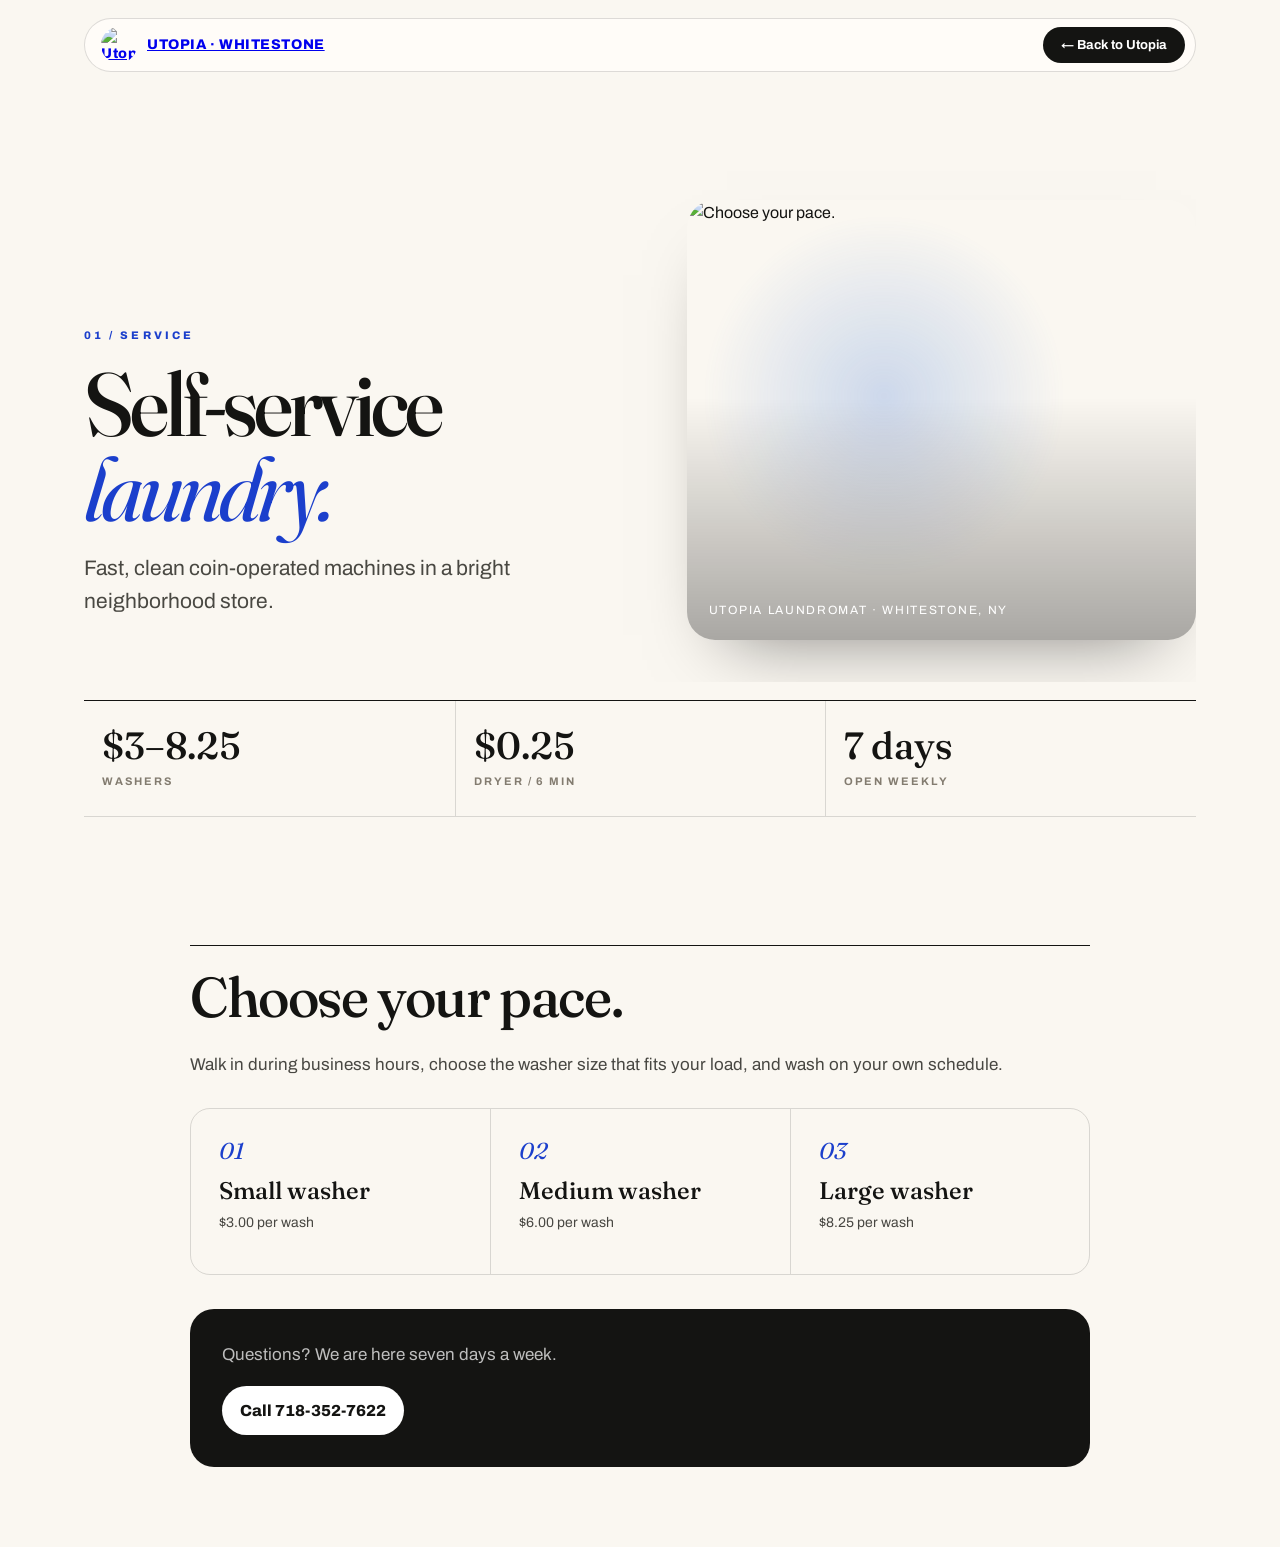
==== detail.html @ 13adb104 "Add files via upload" ====
<!doctype html>
<html lang="en">
<head>
<meta charset="utf-8">
<meta name="viewport" content="width=device-width,initial-scale=1">
<title>Utopia Laundromat</title>
<link rel="icon" href="images/logo.jpg">
<style>
@import url('https://fonts.googleapis.com/css2?family=Archivo:wght@400;600;700;800&family=Fraunces:opsz,wght@9..144,400;9..144,500;9..144,600&display=swap');
:root{--ink:#141412;--paper:#faf7f1;--blue:#1b3fcc;--line:rgba(20,20,18,.14);--muted:#837c70;--serif:Fraunces,'Noto Serif SC',serif;--sans:Archivo,'Microsoft YaHei',sans-serif}*{box-sizing:border-box}html{scroll-behavior:smooth}body{margin:0;background:var(--paper);color:var(--ink);font-family:var(--sans);font-size:16px;line-height:1.6}.page{max-width:1240px;margin:auto;padding:18px clamp(20px,5vw,68px) 80px}.bar{display:flex;align-items:center;justify-content:space-between;gap:16px;border:1px solid var(--line);border-radius:999px;padding:8px 10px 8px 16px;background:rgba(255,253,249,.87);position:sticky;top:14px;z-index:2;backdrop-filter:blur(16px)}.brand{display:flex;gap:10px;align-items:center;font-weight:800;font-size:14px;letter-spacing:.04em}.brand img{width:36px;height:36px;border-radius:50%;object-fit:cover}.back{border:0;background:var(--ink);color:#fff;border-radius:999px;padding:11px 18px;font:700 13px var(--sans);cursor:pointer}.back:hover{background:var(--blue)}.hero{position:relative;display:grid;grid-template-columns:1.05fr .95fr;min-height:500px;align-items:end;padding:clamp(70px,10vw,130px) 0 42px;gap:40px;overflow:hidden}.hero:before{content:'';position:absolute;z-index:-1;width:380px;height:380px;border-radius:50%;right:11%;top:22%;background:radial-gradient(circle,rgba(45,109,216,.22),transparent 67%);filter:blur(3px)}.eyebrow{font-size:11px;font-weight:800;letter-spacing:.28em;text-transform:uppercase;color:var(--blue)}h1{font:500 clamp(52px,7vw,102px)/.95 var(--serif);letter-spacing:-.045em;margin:16px 0 20px}h1 em{font-style:italic;color:var(--blue);font-weight:400}.intro{font-size:clamp(17px,2vw,21px);max-width:560px;color:#494842}.image-wrap{height:440px;overflow:hidden;border-radius:28px;position:relative;box-shadow:0 35px 70px -40px rgba(0,0,0,.5)}.image-wrap img{width:100%;height:100%;object-fit:cover}.image-wrap:after{content:'';position:absolute;inset:0;background:linear-gradient(180deg,transparent 45%,rgba(0,0,0,.32))}.caption{position:absolute;bottom:20px;left:22px;color:#fff;font-size:12px;letter-spacing:.14em;text-transform:uppercase;z-index:1}.info{display:grid;grid-template-columns:repeat(3,1fr);border-top:1px solid var(--ink);border-bottom:1px solid var(--line);margin-top:18px}.info div{padding:24px 18px;border-left:1px solid var(--line)}.info div:first-child{border-left:0}.info b{display:block;font:500 clamp(24px,3vw,38px)/1.1 var(--serif)}.info span{font-size:11px;color:var(--muted);font-weight:700;letter-spacing:.18em;text-transform:uppercase}.detail{max-width:900px;margin:clamp(70px,10vw,130px) auto 0;border-top:1px solid var(--ink);padding-top:22px}.detail h2{font:500 clamp(32px,5vw,56px)/1.05 var(--serif);letter-spacing:-.025em;margin:0 0 24px}.detail p{font-size:17px;color:#484742}.grid{display:grid;grid-template-columns:repeat(3,1fr);border:1px solid var(--line);border-radius:20px;overflow:hidden;margin-top:30px}.card{padding:28px;border-left:1px solid var(--line);min-height:165px}.card:first-child{border-left:0}.card .num{font:400 23px var(--serif);font-style:italic;color:var(--blue)}.card h3{font:500 24px/1.15 var(--serif);margin:12px 0 7px}.card p{font-size:14px;margin:0}.numbers{display:grid;grid-template-columns:repeat(4,1fr);gap:10px;margin-top:28px}.numbers b{display:grid;place-items:center;border-radius:16px;background:var(--ink);color:#fff;min-height:74px;font:500 clamp(24px,4vw,40px) var(--serif)}.rules{margin:30px 0;padding:0;list-style:none}.rules li{border-top:1px solid var(--line);padding:16px 0;font-size:16px}.rules li:before{content:'◆';color:var(--blue);font-size:11px;margin-right:12px}.callout{background:var(--ink);color:#fff;border-radius:24px;padding:32px;margin-top:34px}.callout p{color:rgba(255,255,255,.72);margin:0 0 17px}.callout a{display:inline-block;background:#fff;color:var(--ink);border-radius:999px;padding:12px 18px;font-weight:800;text-decoration:none}.fade{animation:fade .75s cubic-bezier(.2,.7,.2,1) both}@keyframes fade{from{opacity:0;transform:translateY(18px)}to{opacity:1;transform:none}}@media(max-width:720px){.hero{grid-template-columns:1fr;padding-top:72px;gap:26px}.image-wrap{height:280px;order:-1}.info{grid-template-columns:1fr}.info div{border-left:0;border-top:1px solid var(--line)}.info div:first-child{border-top:0}.grid{grid-template-columns:1fr}.card{border-left:0;border-top:1px solid var(--line)}.card:first-child{border-top:0}.numbers{grid-template-columns:1fr 1fr}.brand span{display:none}}
</style>
</head>
<body>
<main class="page fade">
  <header class="bar"><a class="brand" href="home.html"><img src="images/logo.jpg" alt="Utopia Laundromat"><span>UTOPIA · WHITESTONE</span></a><button class="back" onclick="goBack()">← Back to Utopia</button></header>
  <section class="hero"><div><div class="eyebrow" id="eyebrow"></div><h1 id="title"></h1><p class="intro" id="intro"></p></div><div class="image-wrap"><img id="photo" alt=""><span class="caption">Utopia Laundromat · Whitestone, NY</span></div></section>
  <section class="info" id="facts"></section>
  <article class="detail"><h2 id="heading"></h2><p id="copy"></p><div id="content"></div><div class="callout"><p>Questions? We are here seven days a week.</p><a href="tel:7183527622">Call 718-352-7622</a></div></article>
</main>
<script>
const topics={
 'self-service':{eyebrow:'01 / SERVICE',title:'Self-service<br><em>laundry.</em>',intro:'Fast, clean coin-operated machines in a bright neighborhood store.',image:'3.jpg',facts:[['$3–8.25','Washers'],['$0.25','Dryer / 6 min'],['7 days','Open weekly']],heading:'Choose your pace.',copy:'Walk in during business hours, choose the washer size that fits your load, and wash on your own schedule.',cards:[['Small washer','$3.00 per wash'],['Medium washer','$6.00 per wash'],['Large washer','$8.25 per wash']]},
 dropoff:{eyebrow:'02 / SERVICE',title:'Wash, dry<br><em>& fold.</em>',intro:'Leave the laundry with us and pick it up fresh, folded, and ready.',image:'4.jpg',facts:[['$1.10','Per pound'],['10 lbs','Minimum'],['Same day','Available']],heading:'Four simple steps.',copy:'Bring it in, receive your price, and let our team sort, wash, dry and fold everything. Shirts are returned on hangers.',cards:[['01 / Bring it in','We weigh your order and quote it right away.'],['02 / We handle it','Sorted, washed, dried and neatly folded.'],['03 / Pick it up','Same-day pickup is available for qualifying orders.']]},
 'dry-cleaning':{eyebrow:'03 / SERVICE',title:'Care for<br><em>the delicate.</em>',intro:'Professional dry cleaning for the pieces that need extra care.',image:'5.jpg',facts:[['From $4.50','Per item'],['Suits','Coats · dresses'],['Ask us','About special items']],heading:'Detail matters.',copy:'Bring in suits, coats, dresses and delicate garments. We will help you choose the right care for each piece.',cards:[['Suits','Professional finishing for your everyday formalwear.'],['Outerwear','Care for coats and seasonal layers.'],['Delicates','Thoughtful treatment for special fabrics.']]},
 lucky:{eyebrow:'STORE EVENT',title:'Lucky receipt<br><em>draw.</em>',intro:'Every drop-off order may bring a small surprise. Keep your receipt.',image:'8.jpg',facts:[['8','Current numbers'],['More orders','More chances'],['Mystery gift','For selected winners']],heading:'Check your receipt.',copy:'If your drop-off receipt shows one of the current lucky numbers, you may be selected for a mystery gift. We notify winners by phone message.',numbers:['1888','2888','3888','4888','5888','6888','7888','8888'],rules:['Keep your receipt after every drop-off order.','When a complete group of numbers has appeared, a new group begins.','Please leave a current phone number with your drop-off order.','More drop-off orders mean more chances to win.']},
 gift:{eyebrow:'STORE UPDATE',title:'Give the gift<br><em>of time.</em>',intro:'Prepaid cards and gift certificates are available in store.',image:'7.jpg',facts:[['In store','Available now'],['Prepaid','Easy to reload'],['Gift cards','For any occasion']],heading:'A useful gift, ready when they are.',copy:'Ask our team about prepaid cards and gift certificates during your next visit. They are a simple way to make laundry easier for someone you care about.',cards:[['Prepaid cards','Convenient for your regular laundry routine.'],['Gift certificates','A practical gift for family, friends, or neighbors.'],['Ask in store','Our team can share the current options.']]},
 careers:{eyebrow:'JOIN OUR TEAM',title:'Work with<br><em>the community.</em>',intro:'We are looking for reliable people who care about service and a tidy store.',image:'10.jpg',facts:[['2','Current roles'],['English + Chinese','For laundry staff'],['Apply','By email or phone']],heading:'Current openings.',copy:'Interested in joining Utopia Laundromat? Call or email us to ask about current availability and application details.',cards:[['Laundry staff','1–2 years of laundry-industry experience. Fluent English and Chinese.'],['Flyer delivery staff','Comfortable with local directions and extended walking.']]}
};
const topic=topics[new URLSearchParams(location.search).get('topic')]||topics['self-service'];
document.title='Utopia Laundromat — '+topic.title.replace(/<[^>]+>/g,'');
eyebrow.textContent=topic.eyebrow;title.innerHTML=topic.title;intro.textContent=topic.intro;photo.src='images/'+topic.image;photo.alt=topic.heading;heading.textContent=topic.heading;copy.textContent=topic.copy;
facts.innerHTML=topic.facts.map(x=>`<div><b>${x[0]}</b><span>${x[1]}</span></div>`).join('');
if(topic.numbers){content.innerHTML=`<div class="numbers">${topic.numbers.map(n=>`<b>${n}</b>`).join('')}</div><ul class="rules">${topic.rules.map(r=>`<li>${r}</li>`).join('')}</ul>`}else{content.innerHTML=`<div class="grid">${topic.cards.map((c,i)=>`<div class="card"><div class="num">0${i+1}</div><h3>${c[0]}</h3><p>${c[1]}</p></div>`).join('')}</div>`}
function goBack(){if(history.length>1)history.back();else location.href='home.html'}
</script>
</body>
</html>
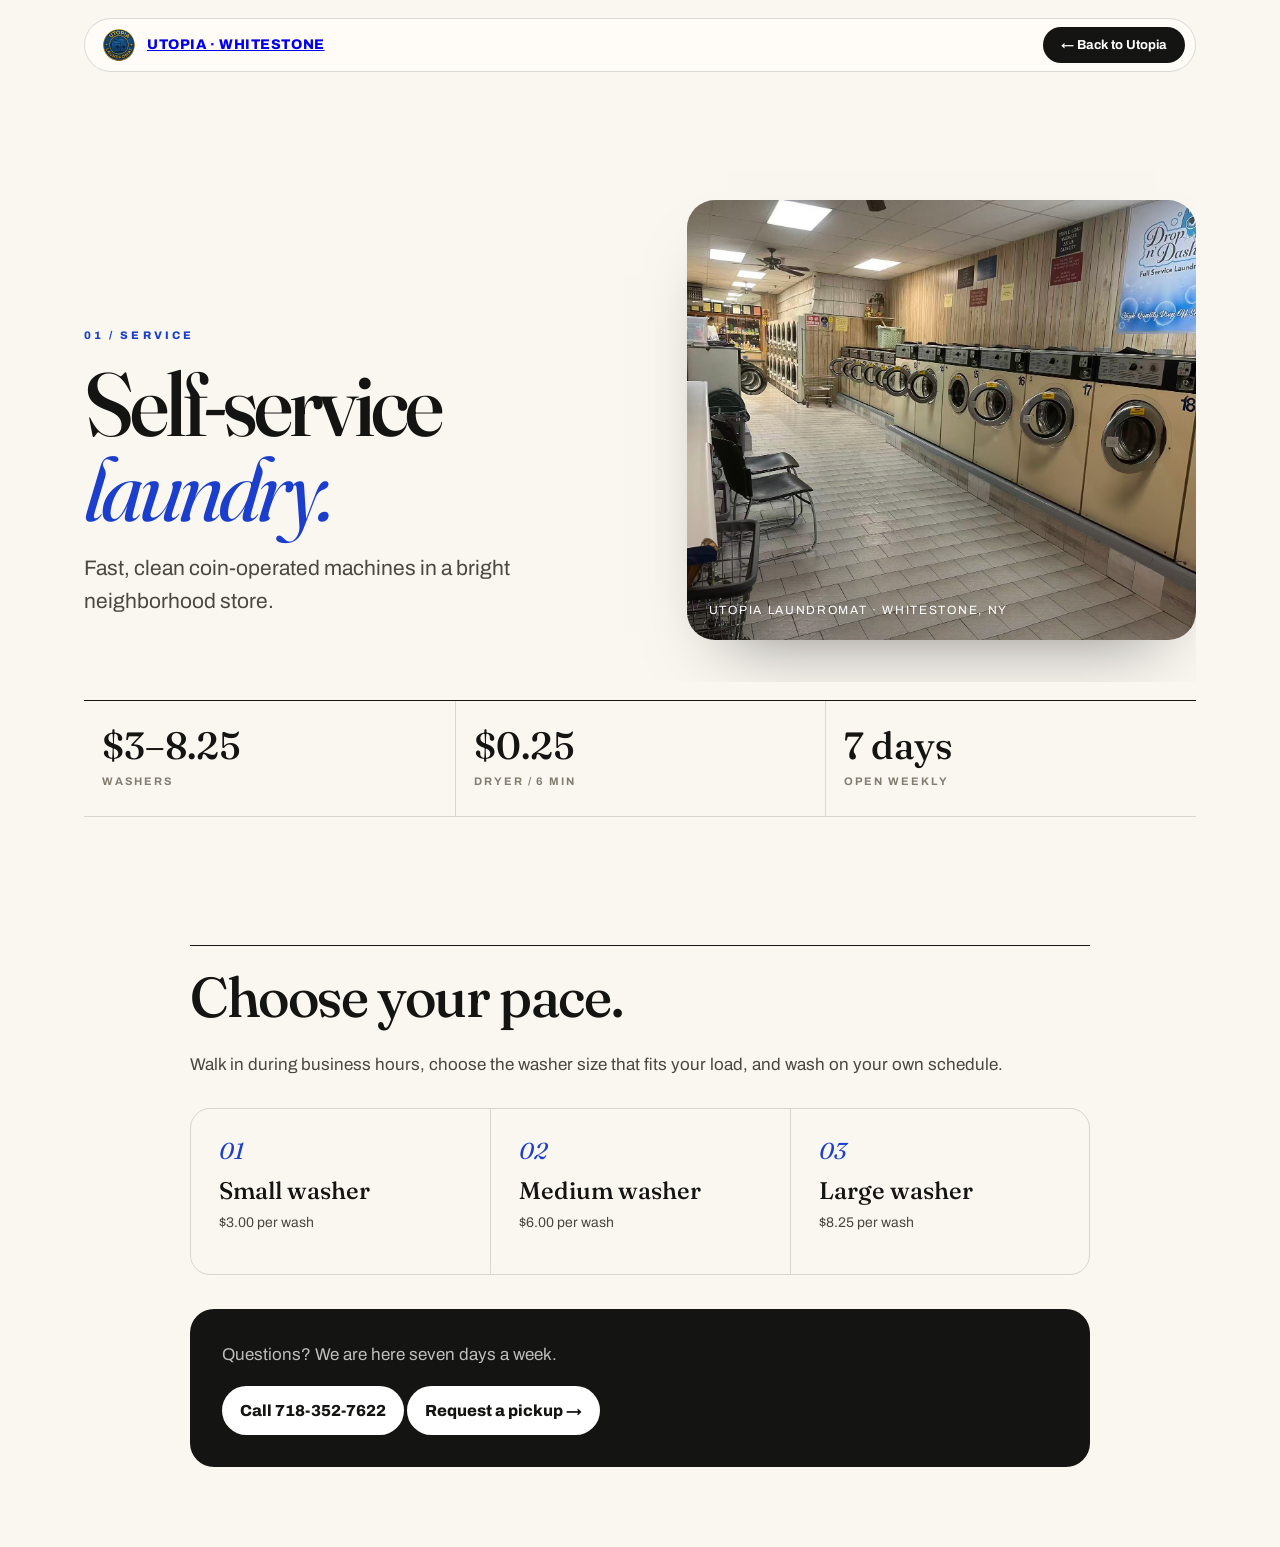
==== commit bbb301d5: "Add files via upload" ====
--- a/detail.html
+++ b/detail.html
@@ -15,22 +15,77 @@
   <header class="bar"><a class="brand" href="home.html"><img src="images/logo.jpg" alt="Utopia Laundromat"><span>UTOPIA · WHITESTONE</span></a><button class="back" onclick="goBack()">← Back to Utopia</button></header>
   <section class="hero"><div><div class="eyebrow" id="eyebrow"></div><h1 id="title"></h1><p class="intro" id="intro"></p></div><div class="image-wrap"><img id="photo" alt=""><span class="caption">Utopia Laundromat · Whitestone, NY</span></div></section>
   <section class="info" id="facts"></section>
-  <article class="detail"><h2 id="heading"></h2><p id="copy"></p><div id="content"></div><div class="callout"><p>Questions? We are here seven days a week.</p><a href="tel:7183527622">Call 718-352-7622</a></div></article>
+  <article class="detail"><h2 id="heading"></h2><p id="copy"></p><div id="content"></div><div class="callout"><p>Questions? We are here seven days a week.</p><a href="tel:7183527622">Call 718-352-7622</a> <a href="home.html#quote">Request a pickup →</a></div></article>
 </main>
+<script src="config.js"></script>
 <script>
 const topics={
  'self-service':{eyebrow:'01 / SERVICE',title:'Self-service<br><em>laundry.</em>',intro:'Fast, clean coin-operated machines in a bright neighborhood store.',image:'3.jpg',facts:[['$3–8.25','Washers'],['$0.25','Dryer / 6 min'],['7 days','Open weekly']],heading:'Choose your pace.',copy:'Walk in during business hours, choose the washer size that fits your load, and wash on your own schedule.',cards:[['Small washer','$3.00 per wash'],['Medium washer','$6.00 per wash'],['Large washer','$8.25 per wash']]},
  dropoff:{eyebrow:'02 / SERVICE',title:'Wash, dry<br><em>& fold.</em>',intro:'Leave the laundry with us and pick it up fresh, folded, and ready.',image:'4.jpg',facts:[['$1.10','Per pound'],['10 lbs','Minimum'],['Same day','Available']],heading:'Four simple steps.',copy:'Bring it in, receive your price, and let our team sort, wash, dry and fold everything. Shirts are returned on hangers.',cards:[['01 / Bring it in','We weigh your order and quote it right away.'],['02 / We handle it','Sorted, washed, dried and neatly folded.'],['03 / Pick it up','Same-day pickup is available for qualifying orders.']]},
  'dry-cleaning':{eyebrow:'03 / SERVICE',title:'Care for<br><em>the delicate.</em>',intro:'Professional dry cleaning for the pieces that need extra care.',image:'5.jpg',facts:[['From $4.50','Per item'],['Suits','Coats · dresses'],['Ask us','About special items']],heading:'Detail matters.',copy:'Bring in suits, coats, dresses and delicate garments. We will help you choose the right care for each piece.',cards:[['Suits','Professional finishing for your everyday formalwear.'],['Outerwear','Care for coats and seasonal layers.'],['Delicates','Thoughtful treatment for special fabrics.']]},
- lucky:{eyebrow:'STORE EVENT',title:'Lucky receipt<br><em>draw.</em>',intro:'Every drop-off order may bring a small surprise. Keep your receipt.',image:'8.jpg',facts:[['8','Current numbers'],['More orders','More chances'],['Mystery gift','For selected winners']],heading:'Check your receipt.',copy:'If your drop-off receipt shows one of the current lucky numbers, you may be selected for a mystery gift. We notify winners by phone message.',numbers:['1888','2888','3888','4888','5888','6888','7888','8888'],rules:['Keep your receipt after every drop-off order.','When a complete group of numbers has appeared, a new group begins.','Please leave a current phone number with your drop-off order.','More drop-off orders mean more chances to win.']},
+ lucky:{eyebrow:'STORE EVENT',title:'Lucky receipt<br><em>draw.</em>',intro:'Every drop-off order may bring a small surprise. Keep your receipt.',image:'8.jpg',facts:[['8','Current numbers'],['More orders','More chances'],['Mystery gift','For selected winners']],heading:'Check your receipt.',copy:'If your drop-off receipt shows one of the current lucky numbers, you may be selected for a mystery gift. We notify winners by phone message.',numbers:['1888','2888','3888','4888','5888','6888','7888','8888','9888'],rules:['Keep your receipt after every drop-off order.','When a complete group of numbers has appeared, a new group begins.','Please leave a current phone number with your drop-off order.','More drop-off orders mean more chances to win.']},
  gift:{eyebrow:'STORE UPDATE',title:'Give the gift<br><em>of time.</em>',intro:'Prepaid cards and gift certificates are available in store.',image:'7.jpg',facts:[['In store','Available now'],['Prepaid','Easy to reload'],['Gift cards','For any occasion']],heading:'A useful gift, ready when they are.',copy:'Ask our team about prepaid cards and gift certificates during your next visit. They are a simple way to make laundry easier for someone you care about.',cards:[['Prepaid cards','Convenient for your regular laundry routine.'],['Gift certificates','A practical gift for family, friends, or neighbors.'],['Ask in store','Our team can share the current options.']]},
- careers:{eyebrow:'JOIN OUR TEAM',title:'Work with<br><em>the community.</em>',intro:'We are looking for reliable people who care about service and a tidy store.',image:'10.jpg',facts:[['2','Current roles'],['English + Chinese','For laundry staff'],['Apply','By email or phone']],heading:'Current openings.',copy:'Interested in joining Utopia Laundromat? Call or email us to ask about current availability and application details.',cards:[['Laundry staff','1–2 years of laundry-industry experience. Fluent English and Chinese.'],['Flyer delivery staff','Comfortable with local directions and extended walking.']]}
+ careers:{eyebrow:'JOIN OUR TEAM',title:'Work with<br><em>the community.</em>',intro:'We are looking for reliable people who care about service and a tidy store.',image:'10.jpg',facts:[['2','Current roles'],['English + Chinese','For laundry staff'],['Apply','By email or phone']],heading:'Current openings.',copy:'Interested in joining Utopia Laundromat? Call or email us to ask about current availability and application details.',cards:[['Laundry staff','1–2 years of laundry-industry experience. Fluent English and Chinese.'],['Flyer delivery staff','Comfortable with local directions and extended walking.']]},
+ p01:{eyebrow:'SHOP / STAIN REMOVER',title:'Clorox 2<br><em>for Colors.</em>',intro:'A single-use stain remover made for colored laundry.',image:'shop/p01.jpg',facts:[['$1.00','Single box'],['1 load','2 oz packet'],['In store','While supplies last']],heading:'One box, one wash.',copy:'Tough on grass, coffee and dirt, gentle on colors. Pick up a single-use box in store.',cards:[['Single use','One 2 oz packet covers one full load.'],['For colors','Helps remove stains while keeping colors bright.'],['In store','Available during business hours.']]},
+ p02:{eyebrow:'SHOP / DETERGENT',title:'Xtra<br><em>Calypso Fresh.</em>',intro:'A value-size detergent with a fresh tropical scent.',image:'shop/p02.jpg',facts:[['$5.00','This bottle'],['48 loads','57.6 fl oz'],['In store','While supplies last']],heading:'Big bottle, small price.',copy:'Calypso Fresh scent in a 48-load bottle. A solid everyday choice for family laundry.',cards:[['48 loads','One bottle covers dozens of washes.'],['Fresh scent','Calypso Fresh leaves clothes smelling clean.'],['In store','Available during business hours.']]},
+ p03:{eyebrow:'SHOP / DETERGENT',title:'Gain<br><em>Original.</em>',intro:'The classic Gain scent customers ask for by name.',image:'shop/p03.jpg',facts:[['$6.00','This bottle'],['25 fl oz','Original scent'],['In store','While supplies last']],heading:'The smell of clean.',copy:'Gain Original in a 25 fl oz bottle. Add it to any wash for that long-lasting freshness.',cards:[['Original scent','The classic fragrance people recognize.'],['25 fl oz','A handy mid-size bottle.'],['In store','Available during business hours.']]},
+ p04:{eyebrow:'SHOP / DETERGENT',title:'Tide<br><em>Original.</em>',intro:'America\u2019s best-known detergent, ready when you are.',image:'shop/p04.jpg',facts:[['$7.50','This bottle'],['25 fl oz','Original scent'],['In store','While supplies last']],heading:'The trusted orange bottle.',copy:'Tide Original in a 25 fl oz bottle. Strong cleaning power for everyday loads.',cards:[['Trusted brand','A long-time favorite for tough stains.'],['25 fl oz','Good for many washes.'],['In store','Available during business hours.']]},
+ p05:{eyebrow:'SHOP / SOFTENER',title:'Suavitel<br><em>Morning Sun.</em>',intro:'Fabric softener with 45 days of freshness.',image:'shop/p05.jpg',facts:[['$6.00','This bottle'],['46 loads','46 fl oz'],['In store','While supplies last']],heading:'Softness that lasts.',copy:'Suavitel Morning Sun softens fabrics and keeps them fresh for weeks. A favorite with our Spanish-speaking customers.',cards:[['46 loads','A large bottle for regular use.'],['Morning Sun','A bright, sunny fragrance.'],['In store','Available during business hours.']]},
+ p06:{eyebrow:'SHOP / SOFTENER',title:'Suavitel<br><em>Cuidado Superior.</em>',intro:'Extra-care softener with 100% more fragrance.',image:'shop/p06.jpg',facts:[['$4.00','This bottle'],['850 ml','Superior care'],['In store','While supplies last']],heading:'Superior care, superior scent.',copy:'Suavitel Cuidado Superior with longer-lasting fragrance and duration. Gentle on fabrics, strong on freshness.',cards:[['850 ml','A generous bottle for the price.'],['Longer fragrance','100% more fragrance and duration.'],['In store','Available during business hours.']]},
+ p07:{eyebrow:'SHOP / SOFTENER',title:'Downy Ultra<br><em>April Fresh.</em>',intro:'3X freshness in the classic April Fresh scent.',image:'shop/p07.jpg',facts:[['$4.50','This bottle'],['19 fl oz','23 loads'],['In store','While supplies last']],heading:'Triple the freshness.',copy:'Downy Ultra April Fresh gives fabrics 3X longer-lasting scent versus the original. Soft, fresh, ready to wear.',cards:[['3X freshness','Longer-lasting scent in every wash.'],['April Fresh','The classic clean-outdoors fragrance.'],['In store','Available during business hours.']]},
+ p08:{eyebrow:'SHOP / SOFTENER',title:'Downy Soft<br><em>April Fresh.</em>',intro:'A compact 2-in-1 softener for smaller loads.',image:'shop/p08.jpg',facts:[['$2.25','This bottle'],['12 loads','10 fl oz'],['In store','While supplies last']],heading:'Small bottle, same softness.',copy:'Downy Soft April Fresh 2-in-1 in a compact 10 fl oz bottle. Perfect for a quick self-service visit.',cards:[['12 loads','Just right for a few visits.'],['2-in-1','Softness plus freshness together.'],['In store','Available during business hours.']]},
+ p09:{eyebrow:'SHOP / DETERGENT',title:'Ariel<br><em>2X Power.</em>',intro:'Powder detergent for whites and colors, original scent.',image:'shop/p09.jpg',facts:[['$2.00','This bag'],['8 oz','Powder'],['In store','While supplies last']],heading:'Double power powder.',copy:'Ariel Doble Poder powder helps remove stains in one wash and dissolves fast. Works on whites and colors.',cards:[['2X power','Extra stain-fighting strength.'],['Fast dissolving','Dissolves quickly in the wash.'],['In store','Available during business hours.']]},
+ p10:{eyebrow:'SHOP / LAUNDRY PODS',title:'Tide Pod<br><em>Ultra OXI.</em>',intro:'Single pods with OXI stain and odor eliminators. One dollar each.',image:'shop/p10.jpg',facts:[['$1.00','Per pod'],['Single pods','Sold individually'],['In store','While supplies last']],heading:'One pod, one dollar.',copy:'Single Tide Power Pods Ultra OXI with detergent, stain removers and odor eliminators. Grab one with your wash. No measuring, no mess.',cards:[['Single pod','$1 each. One pod covers one load.'],['OXI boost','Extra stain and odor fighting power.'],['In store','Available during business hours.']]},
+ p11:{eyebrow:'SHOP / DRYER SHEETS',title:'Bounce<br><em>Outdoor Fresh.</em>',intro:'5-in-1 dryer sheets for soft, static-free laundry.',image:'shop/p11.jpg',facts:[['$2.00','This box'],['15 sheets','Outdoor Fresh'],['In store','While supplies last']],heading:'Five benefits, one sheet.',copy:'Bounce 5-in-1 sheets fight wrinkles, reduce static, soften clothes, add long-lasting scent and repel lint.',cards:[['5-in-1','Wrinkles, static, softness, scent, lint.'],['Outdoor Fresh','Smells like line-dried laundry.'],['In store','Available during business hours.']]},
+ p12:{eyebrow:'SHOP / DRYER SHEETS',title:'Suavitel<br><em>Field Flowers.</em>',intro:'Dryer sheets with 2X longer-lasting fragrance.',image:'shop/p12.jpg',facts:[['$2.00','This box'],['20 sheets','Field Flowers'],['In store','While supplies last']],heading:'Flowers that linger.',copy:'Suavitel Field Flowers sheets reduce static and leave a 2X longer-lasting floral fragrance on your clothes.',cards:[['20 sheets','Plenty for many dryer cycles.'],['Reduces static','Softer, cling-free clothes.'],['In store','Available during business hours.']]},
+ p13:{eyebrow:'SHOP / DETERGENT',title:'Tide Simply<br><em>Daybreak Fresh.</em>',intro:'All-in-one detergent that tackles 99% of stains and odors.',image:'shop/p13.jpg',facts:[['$6.00','This bottle'],['24 loads','32 fl oz'],['In store','While supplies last']],heading:'Simply does it all.',copy:'Tide Simply All in One in Daybreak Fresh. Detergent, stain removal and fresh scent in one bottle.',cards:[['All in one','Cleans, fights stains and freshens.'],['24 loads','A full-size bottle for the family.'],['In store','Available during business hours.']]},
+ p14:{eyebrow:'SHOP / BLEACH',title:'Clorox<br><em>Disinfecting Bleach.</em>',intro:'6-in-1 cleaning that kills 99.9% of germs.',image:'shop/p14.jpg',facts:[['$4.50','This bottle'],['6-in-1','Disinfects'],['In store','While supplies last']],heading:'Clean you can trust.',copy:'Clorox Disinfecting Bleach cleans, disinfects, whitens, brightens and removes odors. A laundry-room essential.',cards:[['Kills 99.9%','Of common household germs.'],['Whitens','Keeps whites bright.'],['In store','Available during business hours.']]},
+ p15:{eyebrow:'SHOP / BLEACH',title:'Clorox<br><em>Disinfecting Bleach.</em>',intro:'A compact bottle of 6-in-1 disinfecting power.',image:'shop/p15.jpg',facts:[['$2.25','This bottle'],['11 fl oz','Compact size'],['In store','While supplies last']],heading:'Small bottle, full strength.',copy:'Clorox Disinfecting Bleach in an 11 fl oz bottle. Same 6-in-1 cleaning, disinfecting and whitening.',cards:[['11 fl oz','Easy to carry home.'],['6-in-1','Cleans, disinfects and deodorizes.'],['In store','Available during business hours.']]},
+ p16:{eyebrow:'SHOP / DETERGENT',title:'Gain<br><em>Original.</em>',intro:'A compact bottle of the classic Gain scent.',image:'shop/p16.jpg',facts:[['$2.00','This bottle'],['6 loads','10 fl oz'],['In store','While supplies last']],heading:'Grab-and-go Gain.',copy:'Gain Original in a compact 10 fl oz bottle. Perfect when you need detergent for a few loads.',cards:[['6 loads','Just right for a quick visit.'],['Original scent','The fragrance everyone knows.'],['In store','Available during business hours.']]},
+ p17:{eyebrow:'SHOP / LAUNDRY BAG',title:'Laundry Bag<br><em>Green.</em>',intro:'A sturdy reusable bag for hauling laundry day after day.',image:'shop/p17.jpg',facts:[['$6.00','This bag'],['Reusable','Heavy duty'],['In store','While supplies last']],heading:'Carry it all.',copy:'A durable green laundry bag built for weekly trips. Folds flat, holds a full load, and lasts.',cards:[['Reusable','Use it trip after trip.'],['Heavy duty','Sturdy fabric that holds its shape.'],['In store','Available during business hours.']]},
+ business:{eyebrow:'FOR BUSINESS',title:'Laundry for<br><em>business.</em>',intro:'Pickup, washing to your specs, and delivery — on your schedule.',image:'6.jpg',facts:[['Free','Pickup & delivery'],['Daily / weekly','Flexible plans'],['718-352-7622','Call for a quote']],heading:'How business service works.',copy:'We offer a full-service commercial laundry solution for businesses with high-volume laundry needs — including restaurants, salons, spas, gyms, hotels, Airbnb hosts, and care facilities. We pick up your laundry, wash and dry everything to your specifications, and deliver it back fresh, folded, and ready to use. Flexible scheduling available — daily, weekly, or as needed. Competitive rates for bulk orders. Contact us to set up a custom arrangement for your business.',cards:[['Restaurants & cafés','Table linen and uniforms, handled in bulk.'],['Hotels & Airbnb','Fresh, folded linen ready for guests.'],['Gyms, spas & care','Towels and garments on a steady cycle.']]},
+ visit:{eyebrow:'VISIT US',title:'Find us in<br><em>Whitestone.</em>',intro:'17-08 Utopia Parkway, Queens. Open seven days a week.',image:'2.jpg',facts:[['Mon–Sat','7:30a–7:00p'],['Sunday','7:30a–6:00p'],['Same day','Drop-off pickup']],heading:'An independent neighborhood store.',copy:'Utopia Laundromat is conveniently located at 17-08 Utopia Parkway in Whitestone, Queens. We offer self-service machines, professional drop-off laundry, and dry cleaning all under one roof. Open 7 days a week. Attendants on duty to assist you. Drop off your laundry and get it back the same day, fresh and folded. Utopia Laundromat is an independent, community-focused laundromat. The owner has over 15 years of experience in the laundry industry and handles everything personally — from ensuring the store is always clean and tidy, to continuously researching ways to improve laundry quality. We are committed to putting customers first in everything we do. I manage the day-to-day operations serving our community and local residents. If you have any suggestions or ideas, we would love to hear from you. Your support and participation mean the world to us — together we can build a cleaner, more comfortable community.',cards:[['Self-service','Coin washers and dryers in all sizes.'],['Drop-off','Same-day wash, dry and fold.'],['Dry cleaning','Care for suits and delicates.']]}
 };
 const topic=topics[new URLSearchParams(location.search).get('topic')]||topics['self-service'];
+/* live prices + off-shelf guard (config.js, shared with admin.html) */
+(function(){
+  if(!window.UTOPIA_CFG) return;
+  const id=new URLSearchParams(location.search).get('topic');
+  const C=window.UTOPIA_CFG, P=C.prices, M=C.money;
+  const pm=/^p(\d\d)$/.exec(id||'');
+  if(pm){
+    const prod=C.getProduct('p'+pm[1]);
+    if(prod && !prod.visible){
+      document.title='Utopia Laundromat — Temporarily unavailable';
+      eyebrow.textContent='SHOP';document.getElementById('title').innerHTML='Temporarily<br><em>unavailable.</em>';
+      intro.textContent='This item is currently off the shelf. Please ask in store.';
+      photo.src='images/'+topic.image;photo.alt='Unavailable item';
+      heading.textContent='Off the shelf';
+      copy.textContent='This product is temporarily unavailable. Please ask our attendants in store — we will help you find an alternative.';
+      facts.innerHTML='';content.innerHTML='';
+      window.__OFFSHELF=true;return;
+    }
+    if(prod) topic.facts[0][0]=M(prod.price);
+    return;
+  }
+  if(id==='self-service'){
+    topic.facts[0][0]='$'+P['wash.small'].toFixed(0)+'–'+P['wash.large'].toFixed(2);
+    topic.facts[1][0]=M(P.dryer);
+    const sv=[P['wash.small'],P['wash.medium'],P['wash.large']];
+    topic.cards=topic.cards.map((c,i)=>[c[0],M(sv[i])+' per wash']);
+  }
+  if(id==='dropoff'){
+    topic.facts[0][0]=M(P['drop.lb']);
+    topic.facts[1][0]=C.wmin()+' lbs';
+  }
+  if(id==='dry-cleaning'){ topic.facts[0][0]='From '+M(P['dry.from']); }
+})();
+if(!window.__OFFSHELF){
 document.title='Utopia Laundromat — '+topic.title.replace(/<[^>]+>/g,'');
-eyebrow.textContent=topic.eyebrow;title.innerHTML=topic.title;intro.textContent=topic.intro;photo.src='images/'+topic.image;photo.alt=topic.heading;heading.textContent=topic.heading;copy.textContent=topic.copy;
+eyebrow.textContent=topic.eyebrow;document.getElementById('title').innerHTML=topic.title;intro.textContent=topic.intro;photo.src='images/'+topic.image;photo.alt=topic.heading;heading.textContent=topic.heading;copy.textContent=topic.copy;
 facts.innerHTML=topic.facts.map(x=>`<div><b>${x[0]}</b><span>${x[1]}</span></div>`).join('');
 if(topic.numbers){content.innerHTML=`<div class="numbers">${topic.numbers.map(n=>`<b>${n}</b>`).join('')}</div><ul class="rules">${topic.rules.map(r=>`<li>${r}</li>`).join('')}</ul>`}else{content.innerHTML=`<div class="grid">${topic.cards.map((c,i)=>`<div class="card"><div class="num">0${i+1}</div><h3>${c[0]}</h3><p>${c[1]}</p></div>`).join('')}</div>`}
+}
 function goBack(){if(history.length>1)history.back();else location.href='home.html'}
 </script>
 </body>
